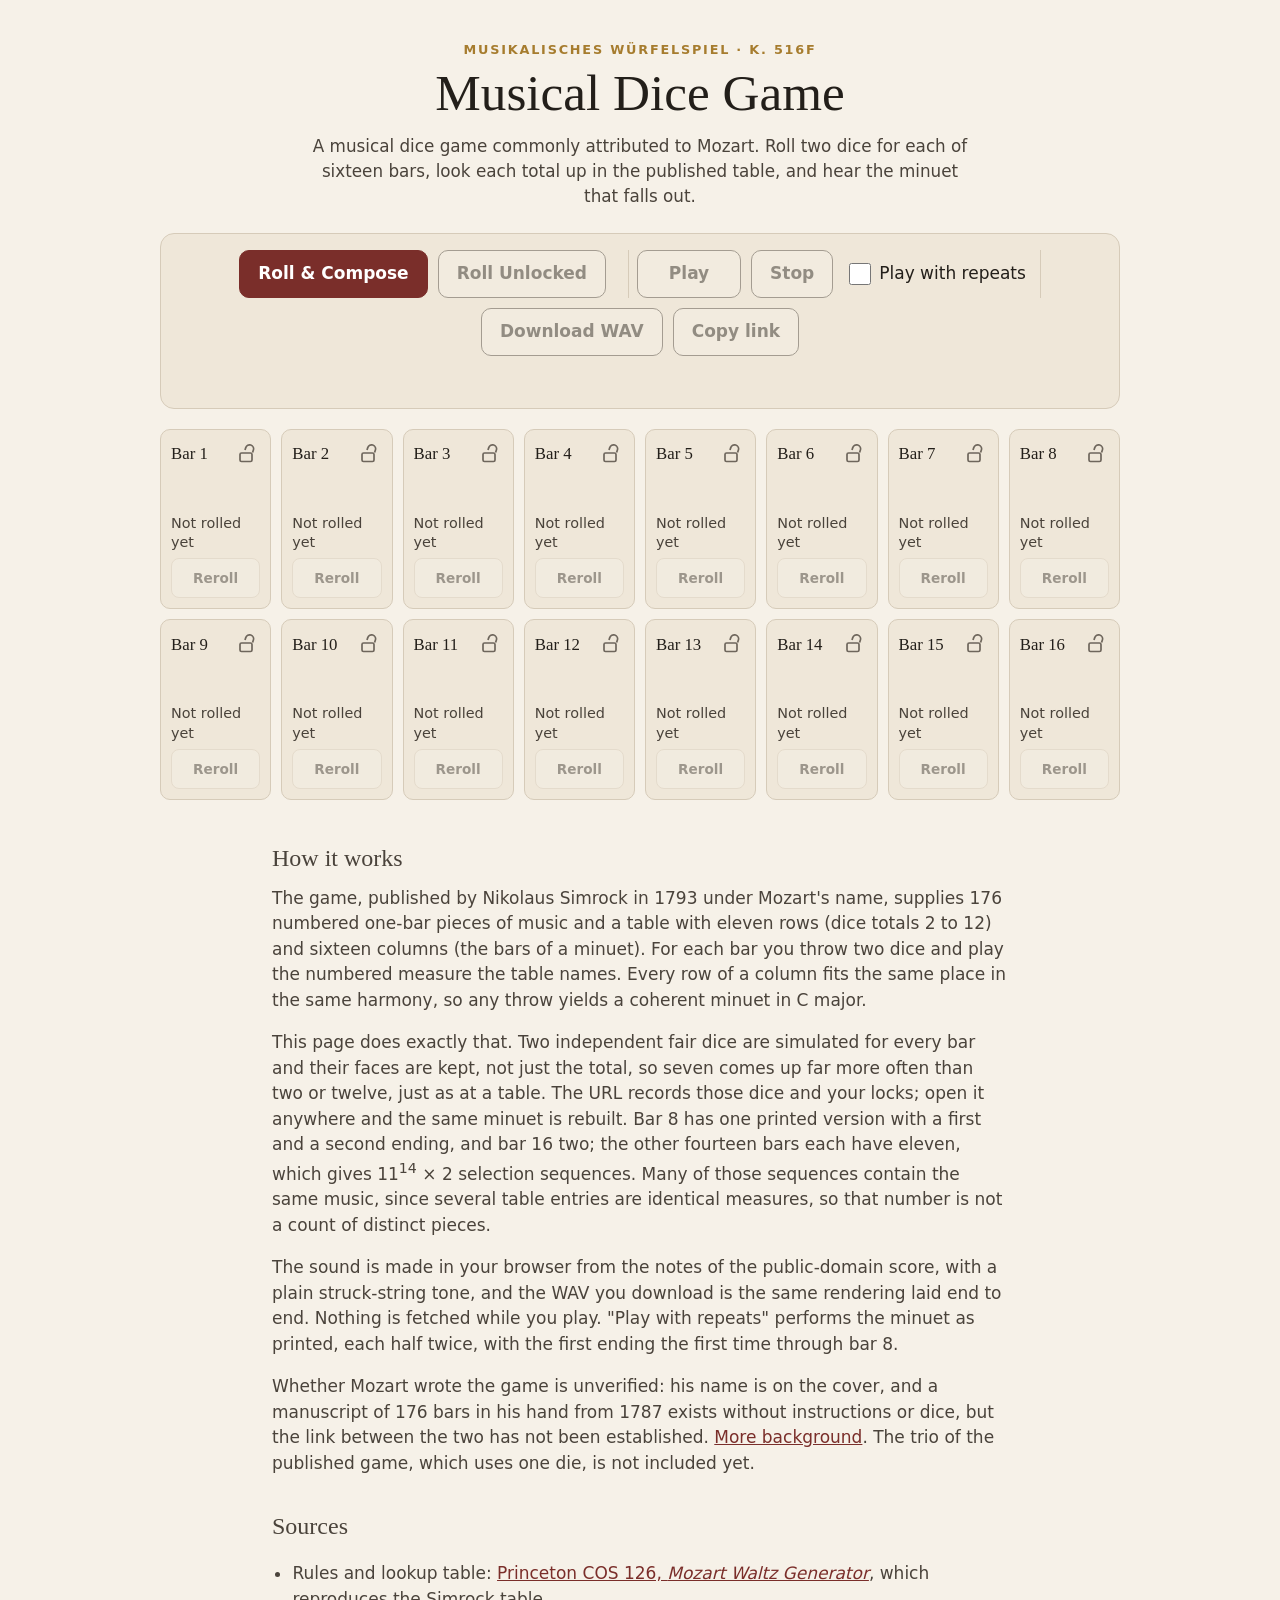
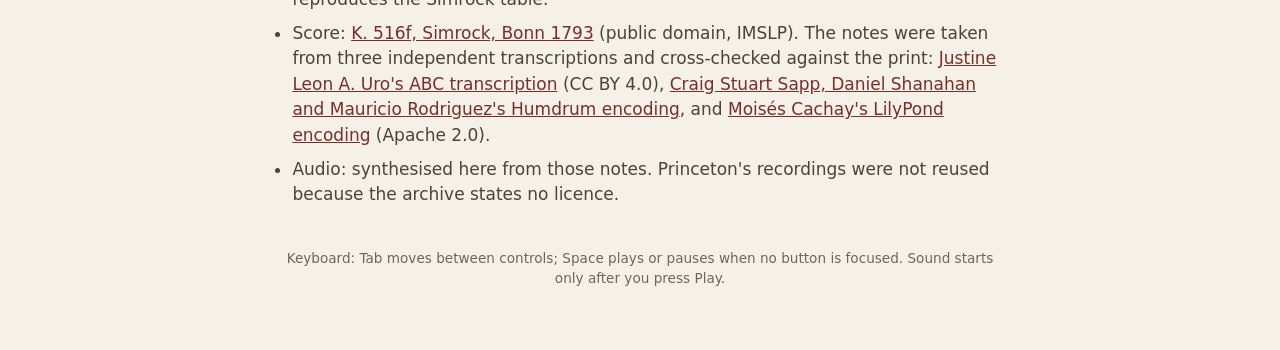
==== index.html @ 799191d6 "Musical Dice Game (K. 516f): static web app A client-side web app for the musical dice game commonly" ====
<!DOCTYPE html>
<html lang="en">
<head>
<meta charset="utf-8">
<meta name="viewport" content="width=device-width, initial-scale=1">
<title>Musical Dice Game</title>
<meta name="description" content="Roll two dice sixteen times and hear the minuet they choose: the Musikalisches Würfelspiel commonly attributed to Mozart, played in your browser.">
<meta name="color-scheme" content="light dark">
<link rel="stylesheet" href="style.css">
<link rel="icon" href="data:image/svg+xml,%3Csvg xmlns='http://www.w3.org/2000/svg' viewBox='0 0 20 20'%3E%3Crect x='1' y='1' width='18' height='18' rx='4' fill='%23f4efe6' stroke='%23231f1a'/%3E%3Ccircle cx='6' cy='6' r='1.8' fill='%23231f1a'/%3E%3Ccircle cx='14' cy='6' r='1.8' fill='%23231f1a'/%3E%3Ccircle cx='10' cy='10' r='1.8' fill='%23231f1a'/%3E%3Ccircle cx='6' cy='14' r='1.8' fill='%23231f1a'/%3E%3Ccircle cx='14' cy='14' r='1.8' fill='%23231f1a'/%3E%3C/svg%3E">
</head>
<body>
<a class="skip" href="#controls">Skip to controls</a>
<header class="masthead">
  <p class="kicker">Musikalisches Würfelspiel · K. 516f</p>
  <h1>Musical Dice Game</h1>
  <p class="lede">A musical dice game commonly attributed to Mozart. Roll two dice for each of sixteen bars, look each total up in the published table, and hear the minuet that falls out.</p>
</header>

<main>
  <section class="controls" id="controls" aria-label="Composition controls">
    <div class="row row-roll">
      <button type="button" id="roll" class="btn btn-primary">Roll &amp; Compose</button>
      <button type="button" id="roll-unlocked" class="btn" disabled>Roll Unlocked</button>
    </div>
    <div class="row row-transport" role="group" aria-label="Playback">
      <button type="button" id="play" class="btn btn-play" aria-label="Play the minuet" disabled>Play</button>
      <button type="button" id="stop" class="btn" aria-label="Stop playback" disabled>Stop</button>
      <label class="check"><input type="checkbox" id="repeats"> <span>Play with repeats</span></label>
    </div>
    <div class="row row-export">
      <button type="button" id="download" class="btn" disabled>Download WAV</button>
      <button type="button" id="share" class="btn" disabled>Copy link</button>
    </div>
    <p id="status" class="status" role="status" aria-live="polite"></p>
    <p id="position" class="position" aria-live="polite"></p>
    <input id="share-url" class="share-url" type="text" readonly aria-label="Shareable link" hidden>
  </section>

  <section aria-labelledby="bars-heading">
    <h2 id="bars-heading" class="visually-hidden">The sixteen bars</h2>
    <ol id="bars" class="bars" aria-label="The sixteen bars of the minuet"></ol>
    <p id="summary" class="summary" hidden></p>
  </section>

  <section class="prose" id="how" aria-labelledby="how-heading">
    <h2 id="how-heading">How it works</h2>
    <p>The game, published by Nikolaus Simrock in 1793 under Mozart's name, supplies 176 numbered one-bar pieces of music and a table with eleven rows (dice totals 2 to 12) and sixteen columns (the bars of a minuet). For each bar you throw two dice and play the numbered measure the table names. Every row of a column fits the same place in the same harmony, so any throw yields a coherent minuet in C major.</p>
    <p>This page does exactly that. Two independent fair dice are simulated for every bar and their faces are kept, not just the total, so seven comes up far more often than two or twelve, just as at a table. The URL records those dice and your locks; open it anywhere and the same minuet is rebuilt. Bar 8 has one printed version with a first and a second ending, and bar 16 two; the other fourteen bars each have eleven, which gives 11<sup>14</sup> × 2 selection sequences. Many of those sequences contain the same music, since several table entries are identical measures, so that number is not a count of distinct pieces.</p>
    <p>The sound is made in your browser from the notes of the public-domain score, with a plain struck-string tone, and the WAV you download is the same rendering laid end to end. Nothing is fetched while you play. "Play with repeats" performs the minuet as printed, each half twice, with the first ending the first time through bar 8.</p>
    <p>Whether Mozart wrote the game is unverified: his name is on the cover, and a manuscript of 176 bars in his hand from 1787 exists without instructions or dice, but the link between the two has not been established. <a href="https://en.wikipedia.org/wiki/Musikalisches_W%C3%BCrfelspiel">More background</a>. The trio of the published game, which uses one die, is not included yet.</p>
    <h2>Sources</h2>
    <ul class="sources">
      <li>Rules and lookup table: <a href="https://introcs.cs.princeton.edu/java/assignments/mozart.html">Princeton COS 126, <i>Mozart Waltz Generator</i></a>, which reproduces the Simrock table.</li>
      <li>Score: <a href="https://imslp.org/wiki/Musikalisches_W%C3%BCrfelspiel,_K.516f_(Mozart,_Wolfgang_Amadeus)">K. 516f, Simrock, Bonn 1793</a> (public domain, IMSLP). The notes were taken from three independent transcriptions and cross-checked against the print: <a href="https://github.com/justineuro/mdginabc2svg">Justine Leon A. Uro's ABC transcription</a> (CC BY 4.0), <a href="https://github.com/craigsapp/Musikalisches-Wuerfelspiel">Craig Stuart Sapp, Daniel Shanahan and Mauricio Rodriguez's Humdrum encoding</a>, and <a href="https://github.com/Xpktro/wurfelspiel">Moisés Cachay's LilyPond encoding</a> (Apache 2.0).</li>
      <li>Audio: synthesised here from those notes. Princeton's recordings were not reused because the archive states no licence.</li>
    </ul>
  </section>
</main>
<footer class="foot"><p>Keyboard: Tab moves between controls; Space plays or pauses when no button is focused. Sound starts only after you press Play.</p></footer>
<script type="module" src="js/app.js"></script>
</body>
</html>
---- style.css ----
:root {
  --paper: #f6f1e8;
  --paper-2: #efe7d9;
  --ink: #231f1a;
  --ink-2: #4a433b;
  --muted: #6e665c;
  --line: #d6cbb9;
  --accent: #7a2e2a;
  --accent-ink: #ffffff;
  --brass: #a67c2e;
  --focus: #1d4ed8;
  --playing: #fff3c4;
  --error: #9b1c1c;
  --radius: 10px;
  --serif: "Iowan Old Style", "Palatino Linotype", Palatino, "Book Antiqua", Georgia, serif;
  --sans: system-ui, -apple-system, "Segoe UI", Roboto, Helvetica, Arial, sans-serif;
}
@media (prefers-color-scheme: dark) {
  :root:not([data-theme="light"]) {
    --paper: #16130f; --paper-2: #1f1a14; --ink: #efe8dc; --ink-2: #d5ccbe; --muted: #a79d8f;
    --line: #3b332a; --accent: #d9776f; --accent-ink: #16130f; --brass: #d3a95a; --focus: #93c5fd;
    --playing: #3a3116; --error: #f19a9a;
  }
}
:root[data-theme="dark"] {
  --paper: #16130f; --paper-2: #1f1a14; --ink: #efe8dc; --ink-2: #d5ccbe; --muted: #a79d8f;
  --line: #3b332a; --accent: #d9776f; --accent-ink: #16130f; --brass: #d3a95a; --focus: #93c5fd;
  --playing: #3a3116; --error: #f19a9a;
}

* { box-sizing: border-box; }
html { -webkit-text-size-adjust: 100%; }
body {
  margin: 0;
  background: var(--paper);
  color: var(--ink);
  font-family: var(--sans);
  font-size: 17px;
  line-height: 1.5;
  padding: 0 16px 48px;
}
a { color: var(--accent); }
a:focus-visible, button:focus-visible, input:focus-visible { outline: 3px solid var(--focus); outline-offset: 2px; }

.skip { position: absolute; left: -999px; top: 8px; background: var(--ink); color: var(--paper); padding: 8px 12px; border-radius: 6px; }
.skip:focus { left: 8px; z-index: 10; }
.visually-hidden { position: absolute !important; width: 1px; height: 1px; overflow: hidden; clip: rect(0 0 0 0); white-space: nowrap; }

.masthead { max-width: 60rem; margin: 40px auto 24px; text-align: center; }
.kicker { margin: 0 0 6px; color: var(--brass); letter-spacing: .14em; text-transform: uppercase; font-size: .8rem; font-weight: 600; }
h1 { font-family: var(--serif); font-weight: 500; font-size: clamp(2.1rem, 5vw, 3.2rem); margin: 0; line-height: 1.1; }
.lede { max-width: 42rem; margin: 12px auto 0; color: var(--ink-2); font-size: 1.05rem; }
h2 { font-family: var(--serif); font-weight: 500; font-size: 1.5rem; margin: 2rem 0 .6rem; }

main { max-width: 60rem; margin: 0 auto; }

.controls { display: flex; flex-wrap: wrap; gap: 10px 22px; align-items: center; justify-content: center; padding: 16px; border: 1px solid var(--line); border-radius: 14px; background: var(--paper-2); }
.row { display: flex; flex-wrap: wrap; gap: 10px; align-items: center; }
.row-transport { padding: 0 8px; border-left: 1px solid var(--line); border-right: 1px solid var(--line); }
@media (max-width: 720px) {
  .controls { flex-direction: column; align-items: stretch; }
  .row { justify-content: center; }
  .row-transport { border: 0; border-top: 1px solid var(--line); border-bottom: 1px solid var(--line); padding: 10px 0; }
}

.btn {
  font: inherit; font-weight: 600; color: var(--ink); background: var(--paper); border: 1.5px solid var(--ink-2);
  border-radius: var(--radius); padding: 0 18px; min-height: 48px; min-width: 48px; cursor: pointer;
}
.btn:hover:not(:disabled) { background: var(--paper-2); border-color: var(--ink); }
.btn:disabled { opacity: .45; cursor: not-allowed; }
.btn-primary { background: var(--accent); color: var(--accent-ink); border-color: var(--accent); }
.btn-primary:hover:not(:disabled) { background: var(--accent); filter: brightness(1.08); }
.btn-play { min-width: 104px; }
.btn-play.is-playing { background: var(--ink); color: var(--paper); border-color: var(--ink); }
.check { display: inline-flex; align-items: center; gap: 8px; min-height: 48px; padding: 0 6px; cursor: pointer; }
.check input { width: 22px; height: 22px; accent-color: var(--accent); margin: 0; }

.status { flex-basis: 100%; margin: 0; text-align: center; color: var(--ink-2); min-height: 1.5em; }
.status:empty { display: none; }
.status.is-error { color: var(--error); font-weight: 600; }
.position { flex-basis: 100%; margin: 0; text-align: center; min-height: 1.5em; color: var(--muted); font-variant-numeric: tabular-nums; }
.share-url { flex-basis: 100%; font: inherit; font-size: .9rem; padding: 10px 12px; border: 1px solid var(--line); border-radius: 8px; background: var(--paper); color: var(--ink); }

.bars { list-style: none; margin: 20px 0 0; padding: 0; display: grid; gap: 10px; grid-template-columns: repeat(8, minmax(0, 1fr)); }
@media (max-width: 1100px) { .bars { grid-template-columns: repeat(4, minmax(0, 1fr)); } }
@media (max-width: 480px) { .bars { grid-template-columns: repeat(2, minmax(0, 1fr)); gap: 8px; } }
.bar {
  position: relative; display: flex; flex-direction: column; gap: 6px; padding: 10px 10px 10px;
  background: var(--paper-2); border: 1.5px solid var(--line); border-radius: var(--radius); min-height: 150px;
}
.bar.is-locked { border-color: var(--brass); box-shadow: inset 0 0 0 1px var(--brass); }
.bar.is-playing { background: var(--playing); border-color: var(--ink); box-shadow: 0 0 0 2px var(--ink); }
.bar-head { display: flex; align-items: center; justify-content: space-between; gap: 6px; }
.bar-num { font-family: var(--serif); font-size: 1.05rem; }
.lock { display: inline-flex; align-items: center; justify-content: center; width: 40px; height: 40px; margin: -6px -6px -6px 0; border: 0; border-radius: 8px; background: transparent; color: var(--muted); cursor: pointer; }
.lock:hover { background: var(--paper); color: var(--ink); }
.lock svg { width: 20px; height: 20px; fill: none; stroke: currentColor; stroke-width: 1.7; }
.lock[aria-pressed="true"] { color: var(--brass); }
.lock[aria-pressed="true"] svg rect { fill: currentColor; }
.lock[aria-pressed="false"] svg .shackle { transform: translate(3px, -3px) rotate(18deg); transform-origin: 6px 9px; }
.dice { display: flex; gap: 6px; min-height: 34px; }
.die { width: 34px; height: 34px; }
.die rect { fill: var(--paper); stroke: var(--ink); stroke-width: 1.2; }
.die circle { fill: var(--ink); }
.bar-text { margin: 0; display: flex; flex-direction: column; font-size: .9rem; color: var(--ink-2); line-height: 1.35; }
.bar-text b { color: var(--ink); font-variant-numeric: tabular-nums; }
.bar-text .measure { font-size: .9rem; white-space: nowrap; }
.reroll { margin-top: auto; font: inherit; font-size: .85rem; font-weight: 600; min-height: 40px; border: 1px solid var(--line); border-radius: 8px; background: var(--paper); color: var(--ink); cursor: pointer; }
.reroll:hover:not(:disabled) { border-color: var(--ink); }
.reroll:disabled { opacity: .4; cursor: not-allowed; }
.summary { margin: 12px 4px 0; color: var(--muted); font-size: .9rem; text-align: center; }

.prose { max-width: 46rem; margin: 40px auto 0; color: var(--ink-2); }
.prose p { margin: 0 0 1em; }
.sources { padding-left: 1.2em; }
.sources li { margin-bottom: .5em; }
.foot { max-width: 46rem; margin: 40px auto 0; color: var(--muted); font-size: .85rem; text-align: center; }

@media (prefers-reduced-motion: no-preference) {
  .btn, .reroll, .lock, .bar { transition: background-color .15s, border-color .15s, box-shadow .15s; }
}

.btn[aria-busy="true"] { cursor: progress; }
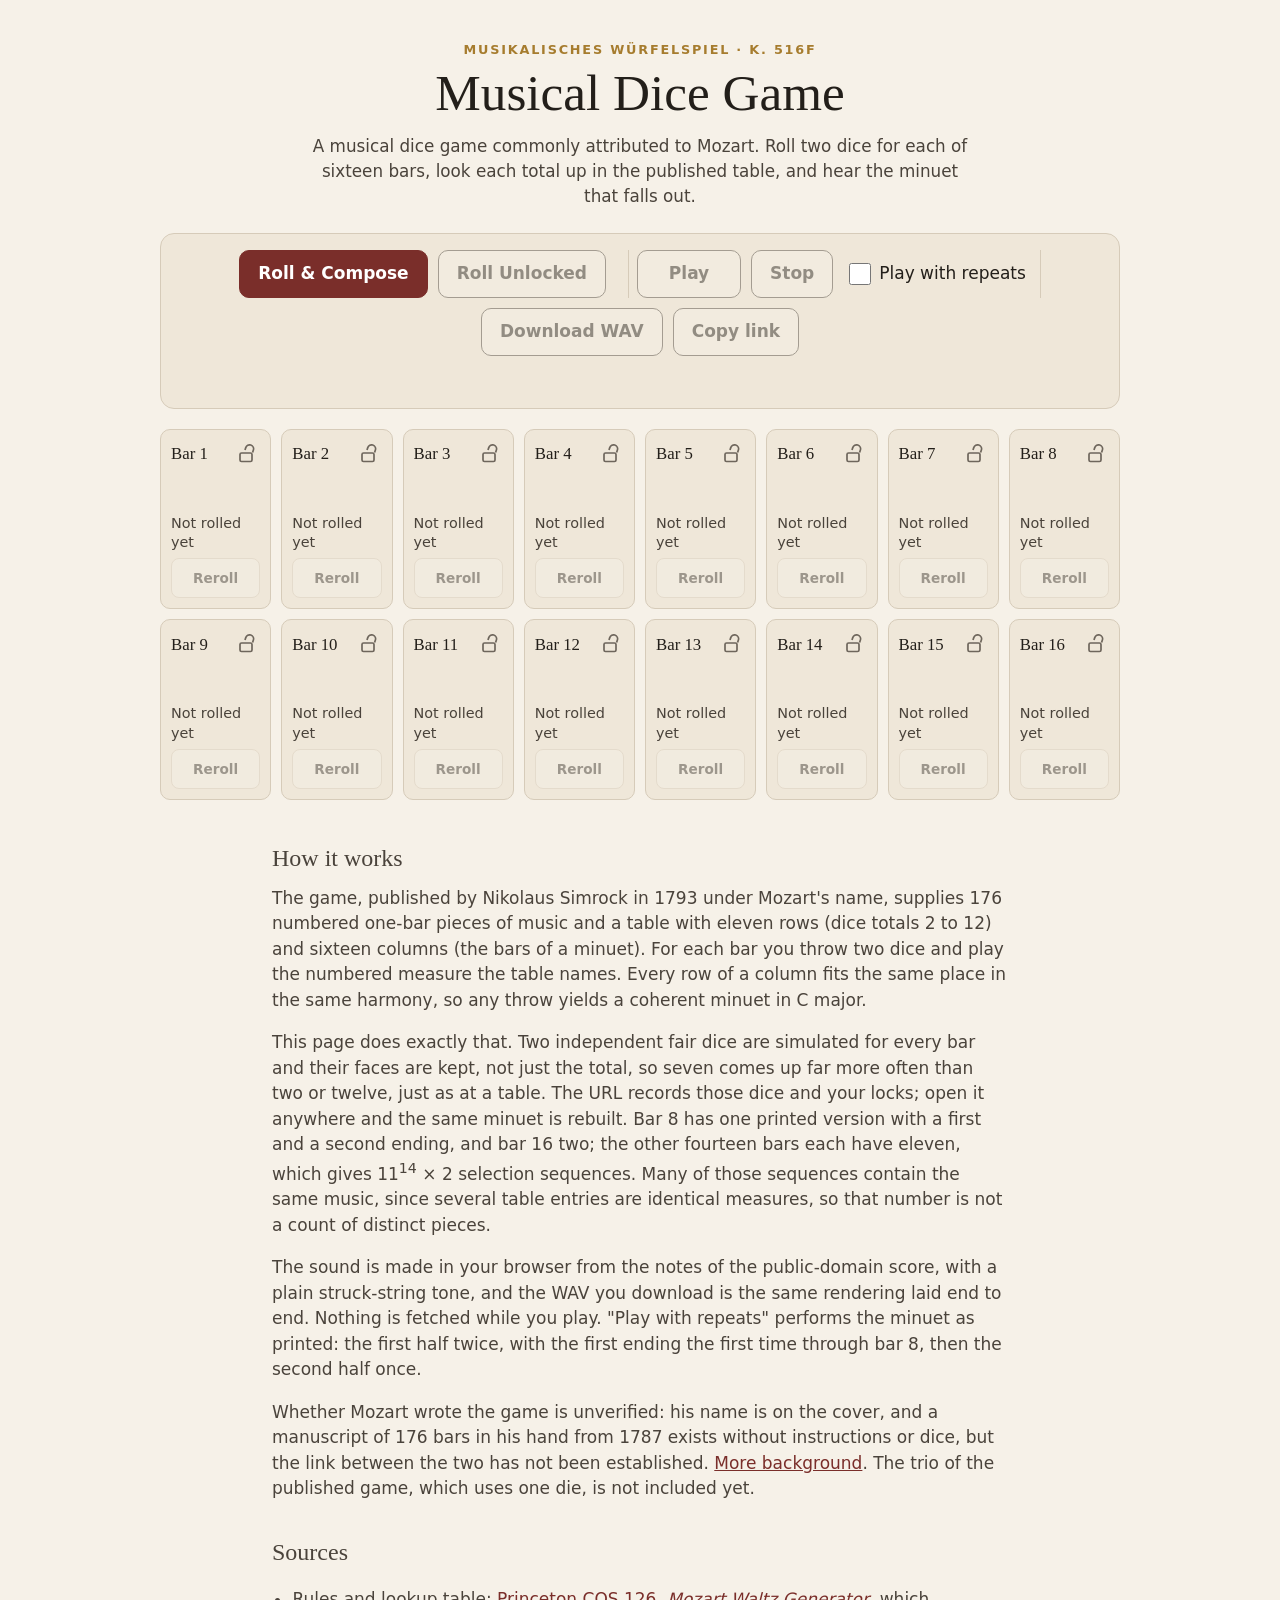
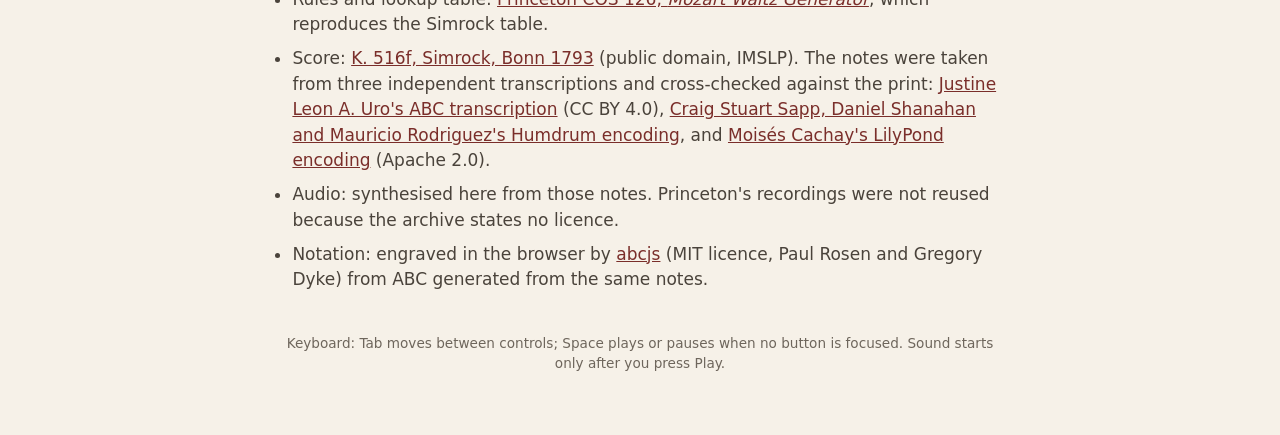
==== commit 3b2789c7: "Engrave the rolled minuet as a score; repeats follow the print The composed minuet is now typeset be" ====
--- a/index.html
+++ b/index.html
@@ -43,17 +43,27 @@
     <p id="summary" class="summary" hidden></p>
   </section>
 
+  <section class="score-section" id="score-section" aria-labelledby="score-heading" hidden>
+    <div class="score-head">
+      <h2 id="score-heading">The score</h2>
+      <button type="button" id="save-score" class="btn btn-small" disabled>Save score (SVG)</button>
+    </div>
+    <div id="score" class="score" role="img" aria-label="Score of the minuet"></div>
+    <p class="score-note">Engraved from the same notes that are played: two staves, the first half repeated with both endings of bar 8, the second half once, as printed.</p>
+  </section>
+
   <section class="prose" id="how" aria-labelledby="how-heading">
     <h2 id="how-heading">How it works</h2>
     <p>The game, published by Nikolaus Simrock in 1793 under Mozart's name, supplies 176 numbered one-bar pieces of music and a table with eleven rows (dice totals 2 to 12) and sixteen columns (the bars of a minuet). For each bar you throw two dice and play the numbered measure the table names. Every row of a column fits the same place in the same harmony, so any throw yields a coherent minuet in C major.</p>
     <p>This page does exactly that. Two independent fair dice are simulated for every bar and their faces are kept, not just the total, so seven comes up far more often than two or twelve, just as at a table. The URL records those dice and your locks; open it anywhere and the same minuet is rebuilt. Bar 8 has one printed version with a first and a second ending, and bar 16 two; the other fourteen bars each have eleven, which gives 11<sup>14</sup> × 2 selection sequences. Many of those sequences contain the same music, since several table entries are identical measures, so that number is not a count of distinct pieces.</p>
-    <p>The sound is made in your browser from the notes of the public-domain score, with a plain struck-string tone, and the WAV you download is the same rendering laid end to end. Nothing is fetched while you play. "Play with repeats" performs the minuet as printed, each half twice, with the first ending the first time through bar 8.</p>
+    <p>The sound is made in your browser from the notes of the public-domain score, with a plain struck-string tone, and the WAV you download is the same rendering laid end to end. Nothing is fetched while you play. "Play with repeats" performs the minuet as printed: the first half twice, with the first ending the first time through bar 8, then the second half once.</p>
     <p>Whether Mozart wrote the game is unverified: his name is on the cover, and a manuscript of 176 bars in his hand from 1787 exists without instructions or dice, but the link between the two has not been established. <a href="https://en.wikipedia.org/wiki/Musikalisches_W%C3%BCrfelspiel">More background</a>. The trio of the published game, which uses one die, is not included yet.</p>
     <h2>Sources</h2>
     <ul class="sources">
       <li>Rules and lookup table: <a href="https://introcs.cs.princeton.edu/java/assignments/mozart.html">Princeton COS 126, <i>Mozart Waltz Generator</i></a>, which reproduces the Simrock table.</li>
       <li>Score: <a href="https://imslp.org/wiki/Musikalisches_W%C3%BCrfelspiel,_K.516f_(Mozart,_Wolfgang_Amadeus)">K. 516f, Simrock, Bonn 1793</a> (public domain, IMSLP). The notes were taken from three independent transcriptions and cross-checked against the print: <a href="https://github.com/justineuro/mdginabc2svg">Justine Leon A. Uro's ABC transcription</a> (CC BY 4.0), <a href="https://github.com/craigsapp/Musikalisches-Wuerfelspiel">Craig Stuart Sapp, Daniel Shanahan and Mauricio Rodriguez's Humdrum encoding</a>, and <a href="https://github.com/Xpktro/wurfelspiel">Moisés Cachay's LilyPond encoding</a> (Apache 2.0).</li>
       <li>Audio: synthesised here from those notes. Princeton's recordings were not reused because the archive states no licence.</li>
+      <li>Notation: engraved in the browser by <a href="https://github.com/paulrosen/abcjs">abcjs</a> (MIT licence, Paul Rosen and Gregory Dyke) from ABC generated from the same notes.</li>
     </ul>
   </section>
 </main>
--- a/style.css
+++ b/style.css
@@ -122,3 +122,14 @@
 }
 
 .btn[aria-busy="true"] { cursor: progress; }
+
+.score-section { max-width: 60rem; margin: 28px auto 0; }
+.score-head { display: flex; align-items: baseline; justify-content: space-between; gap: 12px; flex-wrap: wrap; }
+.score-head h2 { margin: 0; }
+.btn-small { min-height: 40px; font-size: .9rem; padding: 0 14px; }
+.score { margin-top: 10px; padding: 14px 12px; background: var(--paper-2); border: 1px solid var(--line); border-radius: 14px; color: var(--ink); overflow-x: auto; }
+.score svg { display: block; max-width: 100%; height: auto; }
+.score .is-current { fill: var(--accent); stroke: var(--accent); }
+.score .abcjs-staff.is-current, .score .abcjs-bar.is-current { fill: var(--ink); stroke: var(--ink); }
+.score-fallback { margin: 0; color: var(--muted); }
+.score-note { margin: 10px 4px 0; color: var(--muted); font-size: .9rem; }
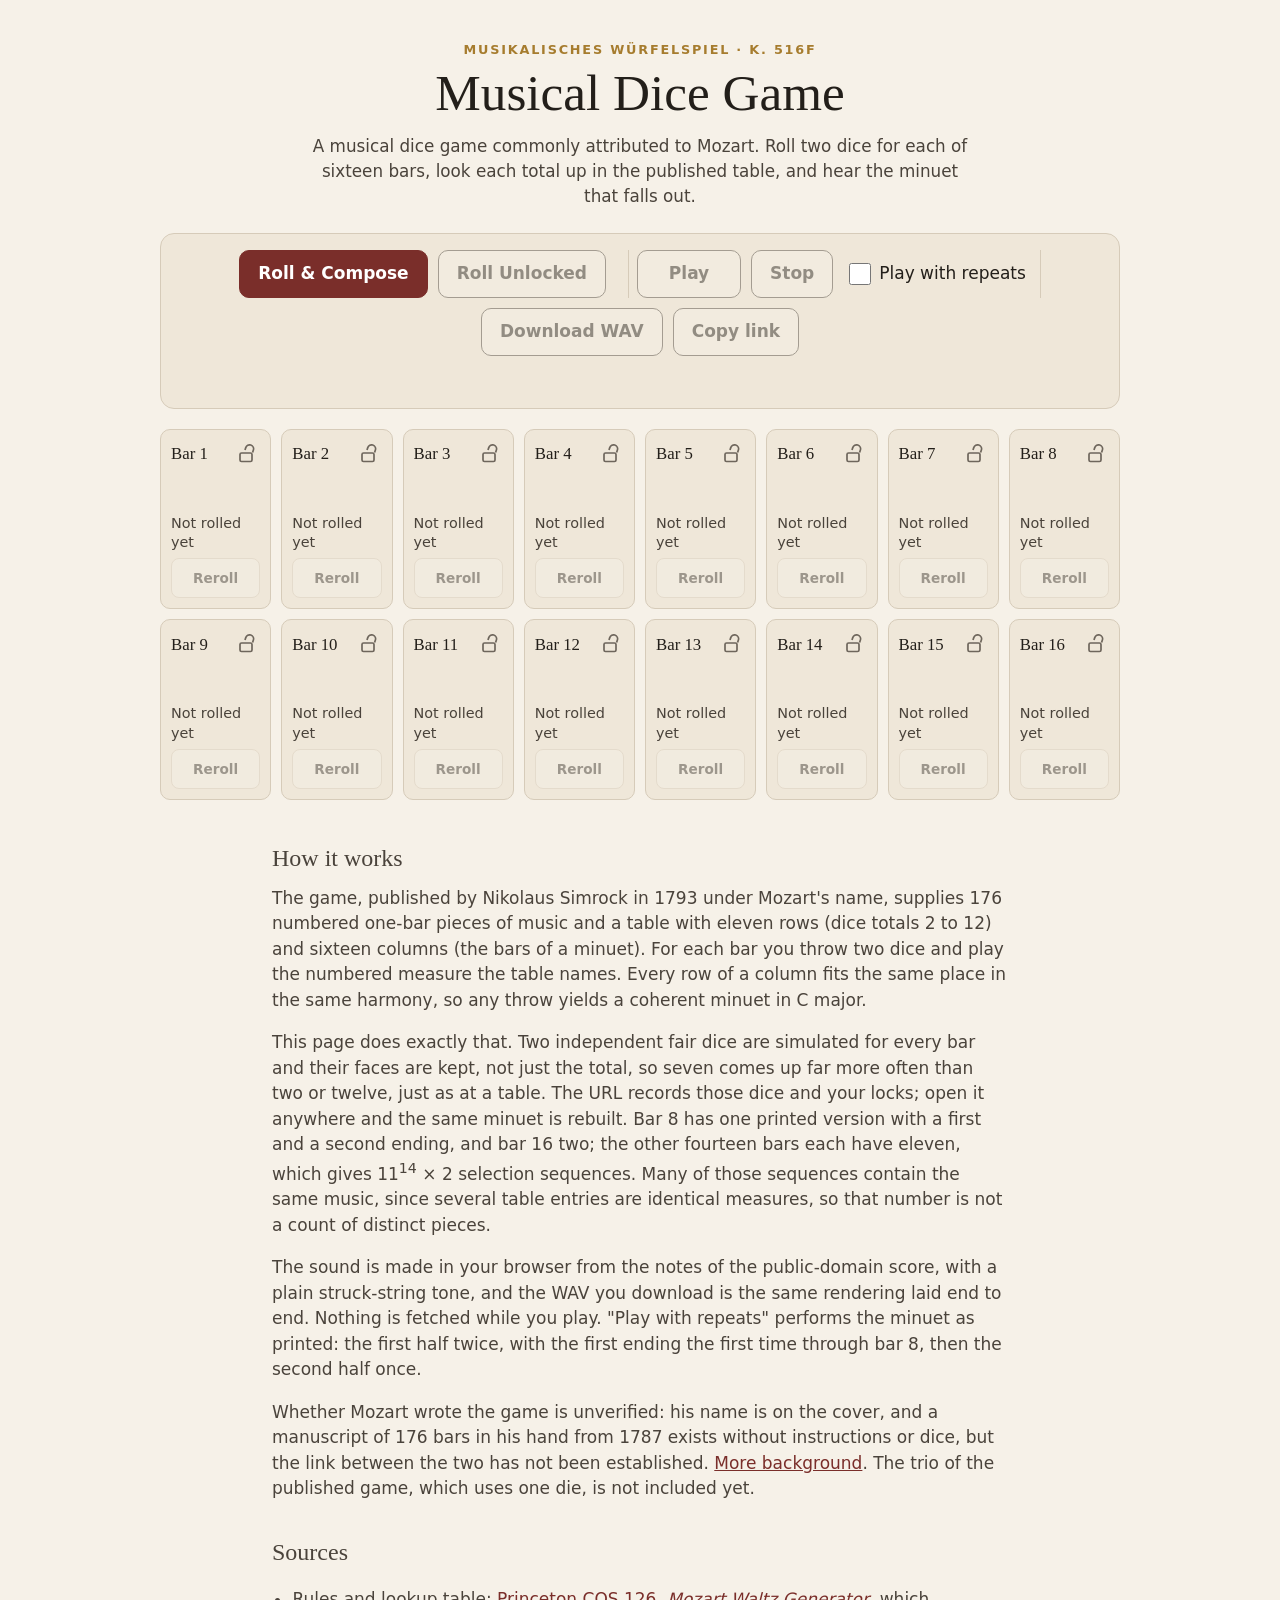
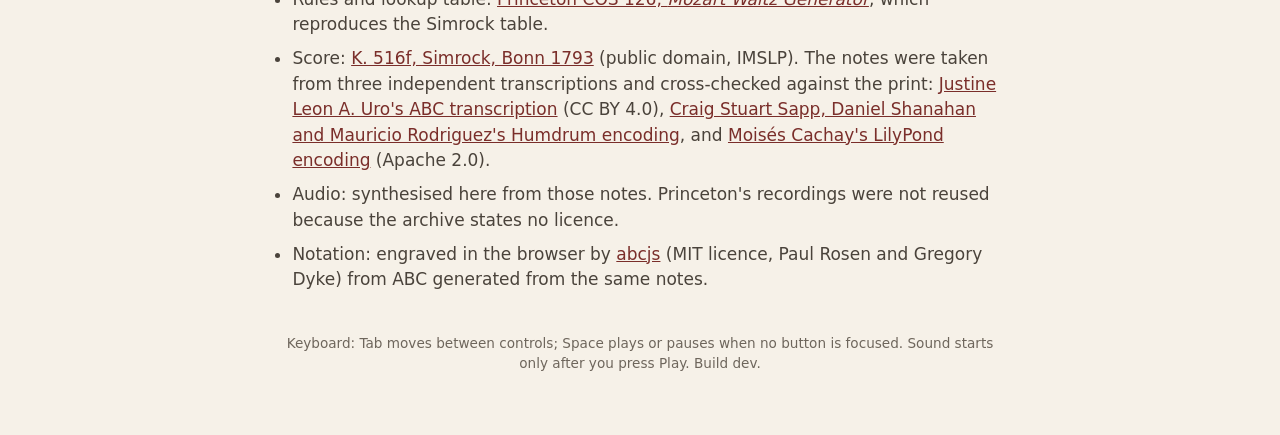
==== commit 7e865bbf: "Stamp every asset URL with the deployed commit so no reload is ever needed Only index.html is served" ====
--- a/index.html
+++ b/index.html
@@ -6,7 +6,7 @@
 <title>Musical Dice Game</title>
 <meta name="description" content="Roll two dice sixteen times and hear the minuet they choose: the Musikalisches Würfelspiel commonly attributed to Mozart, played in your browser.">
 <meta name="color-scheme" content="light dark">
-<link rel="stylesheet" href="style.css">
+<link rel="stylesheet" href="style.css?v=dev">
 <link rel="icon" href="data:image/svg+xml,%3Csvg xmlns='http://www.w3.org/2000/svg' viewBox='0 0 20 20'%3E%3Crect x='1' y='1' width='18' height='18' rx='4' fill='%23f4efe6' stroke='%23231f1a'/%3E%3Ccircle cx='6' cy='6' r='1.8' fill='%23231f1a'/%3E%3Ccircle cx='14' cy='6' r='1.8' fill='%23231f1a'/%3E%3Ccircle cx='10' cy='10' r='1.8' fill='%23231f1a'/%3E%3Ccircle cx='6' cy='14' r='1.8' fill='%23231f1a'/%3E%3Ccircle cx='14' cy='14' r='1.8' fill='%23231f1a'/%3E%3C/svg%3E">
 </head>
 <body>
@@ -48,7 +48,7 @@
       <h2 id="score-heading">The score</h2>
       <button type="button" id="save-score" class="btn btn-small" disabled>Save score (SVG)</button>
     </div>
-    <div id="score" class="score" role="img" aria-label="Score of the minuet"></div>
+    <div id="score" class="score" role="img" aria-label="Score of the minuet" data-engraver="js/vendor/abcjs-basic-min.js?v=dev"></div>
     <p class="score-note">Engraved from the same notes that are played: two staves, the first half repeated with both endings of bar 8, the second half once, as printed.</p>
   </section>
 
@@ -67,7 +67,28 @@
     </ul>
   </section>
 </main>
-<footer class="foot"><p>Keyboard: Tab moves between controls; Space plays or pauses when no button is focused. Sound starts only after you press Play.</p></footer>
-<script type="module" src="js/app.js"></script>
+<footer class="foot"><p>Keyboard: Tab moves between controls; Space plays or pauses when no button is focused. Sound starts only after you press Play. Build <span id="build">dev</span>.</p></footer>
+<script>
+  const BUILD = 'dev';
+</script>
+<!-- Every module URL carries the deployed commit (stamped by `dicemusic deploy`), so a new
+     deploy is fetched on the next ordinary visit even where browsers cache scripts heuristically. -->
+<script type="importmap">
+{
+  "imports": {
+    "./js/app.js": "./js/app.js?v=dev",
+    "./js/dice.js": "./js/dice.js?v=dev",
+    "./js/notation.js": "./js/notation.js?v=dev",
+    "./js/player.js": "./js/player.js?v=dev",
+    "./js/score.js": "./js/score.js?v=dev",
+    "./js/share.js": "./js/share.js?v=dev",
+    "./js/synth.js": "./js/synth.js?v=dev",
+    "./js/table.js": "./js/table.js?v=dev",
+    "./js/wav.js": "./js/wav.js?v=dev"
+  }
+}
+</script>
+<script type="module" src="js/app.js?v=dev"></script>
+<script>document.getElementById('build').textContent = BUILD;</script>
 </body>
 </html>
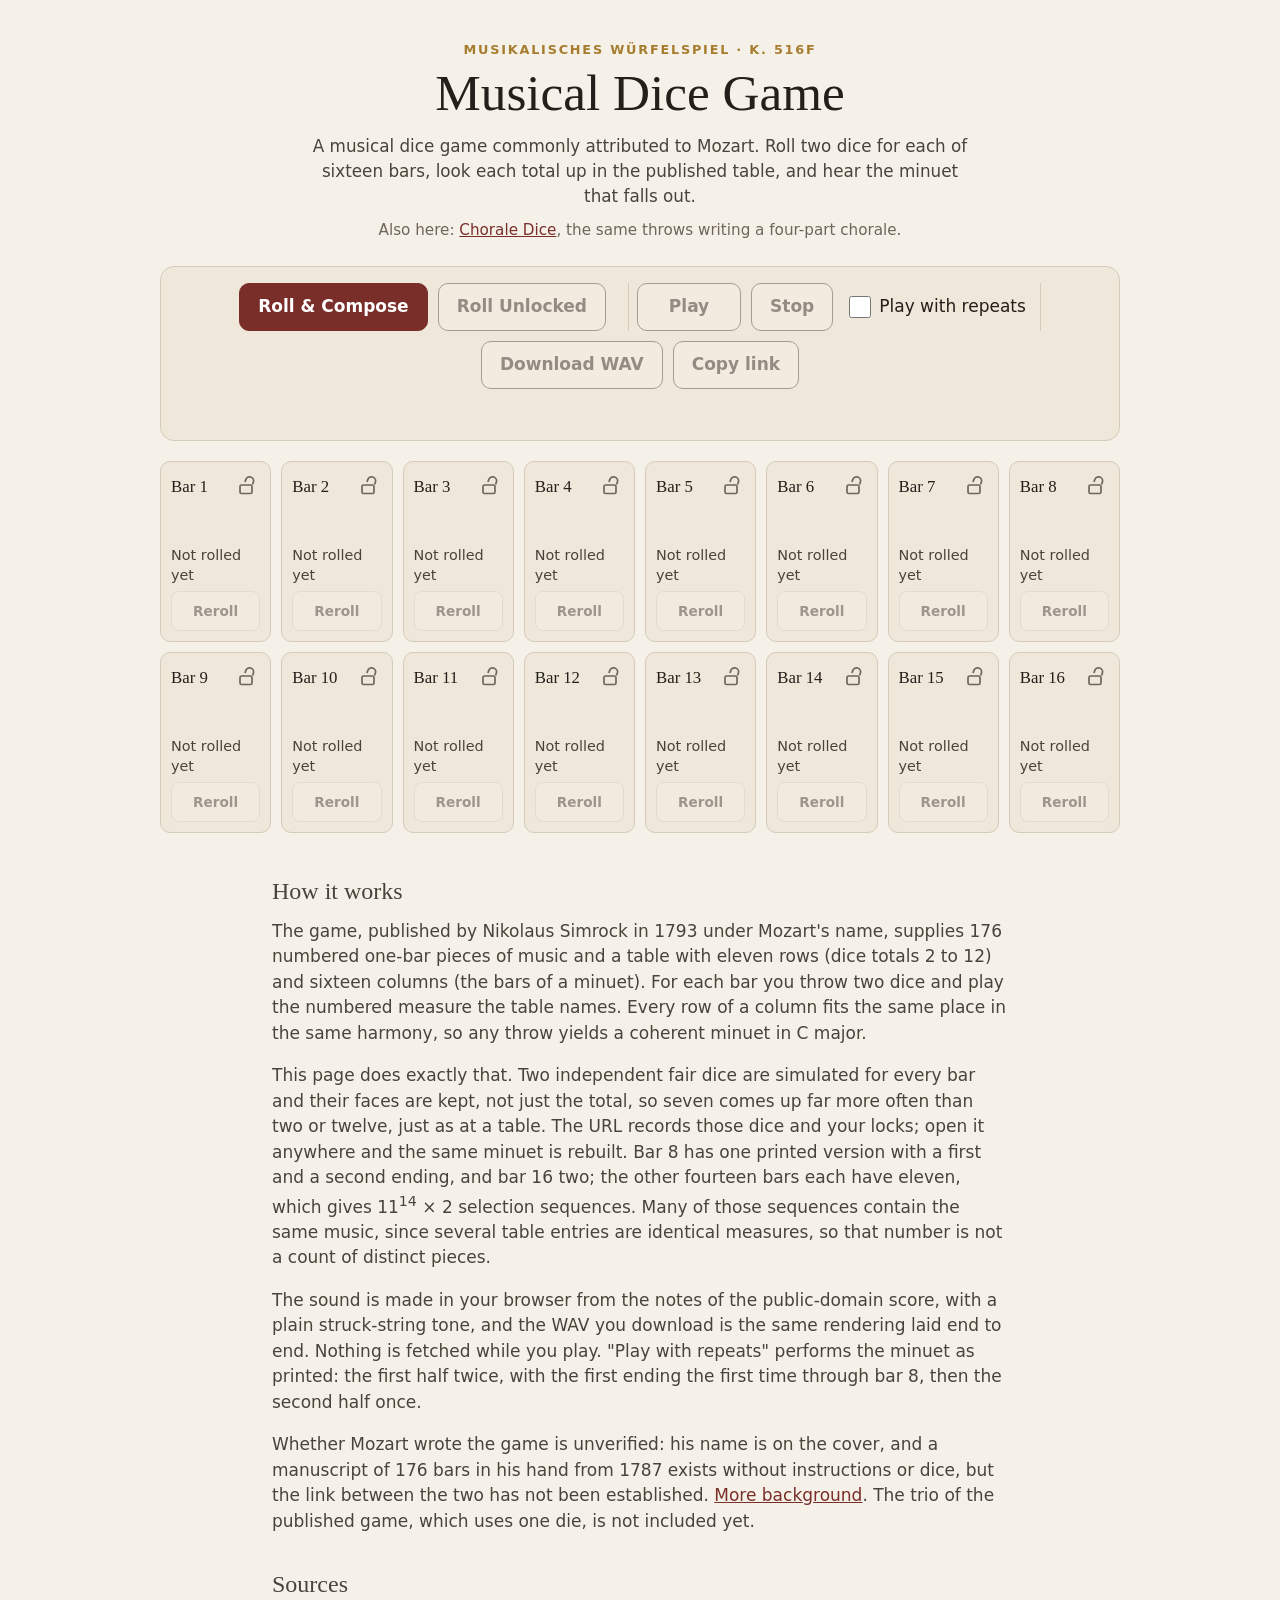
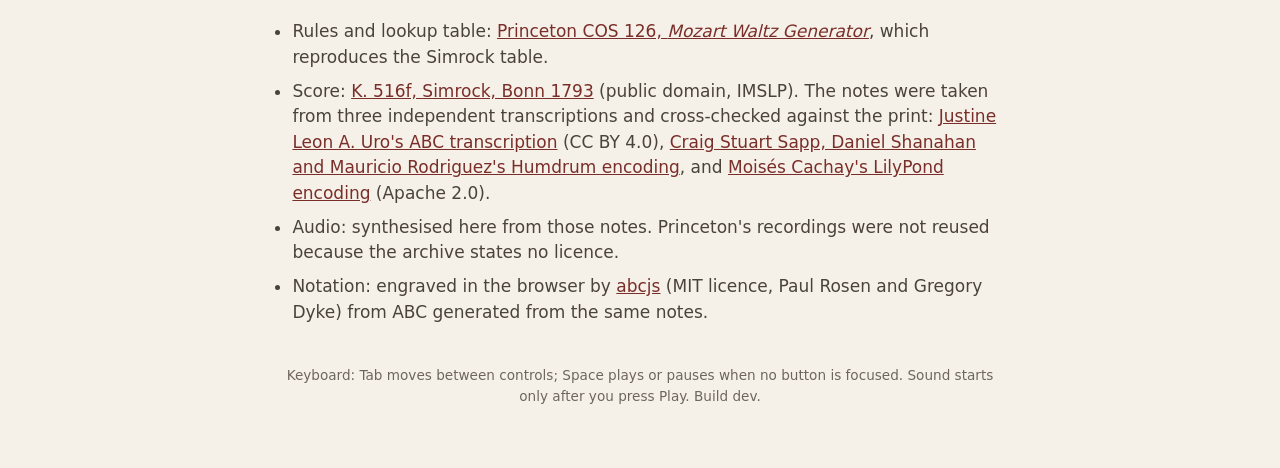
==== commit 73043ffd: "Add Chorale Dice: four-part chorales from the same sixteen throws A companion page at /chorale/. Dic" ====
--- a/index.html
+++ b/index.html
@@ -15,6 +15,7 @@
   <p class="kicker">Musikalisches Würfelspiel · K. 516f</p>
   <h1>Musical Dice Game</h1>
   <p class="lede">A musical dice game commonly attributed to Mozart. Roll two dice for each of sixteen bars, look each total up in the published table, and hear the minuet that falls out.</p>
+  <p class="sibling">Also here: <a href="chorale/">Chorale Dice</a>, the same throws writing a four-part chorale.</p>
 </header>
 
 <main>
@@ -71,23 +72,10 @@
 <script>
   const BUILD = 'dev';
 </script>
-<!-- Every module URL carries the deployed commit (stamped by `dicemusic deploy`), so a new
-     deploy is fetched on the next ordinary visit even where browsers cache scripts heuristically. -->
-<script type="importmap">
-{
-  "imports": {
-    "./js/app.js": "./js/app.js?v=dev",
-    "./js/dice.js": "./js/dice.js?v=dev",
-    "./js/notation.js": "./js/notation.js?v=dev",
-    "./js/player.js": "./js/player.js?v=dev",
-    "./js/score.js": "./js/score.js?v=dev",
-    "./js/share.js": "./js/share.js?v=dev",
-    "./js/synth.js": "./js/synth.js?v=dev",
-    "./js/table.js": "./js/table.js?v=dev",
-    "./js/wav.js": "./js/wav.js?v=dev"
-  }
-}
-</script>
+<!-- The entry point, its nested imports (inside js/*.js), the stylesheet and the engraver all
+     carry ?v=<build>, stamped by `dicemusic deploy`, so a deploy is picked up on the next
+     ordinary visit even where browsers cache scripts heuristically. No import map, so the
+     scheme also holds on browsers that run modules but ignore import maps. -->
 <script type="module" src="js/app.js?v=dev"></script>
 <script>document.getElementById('build').textContent = BUILD;</script>
 </body>
--- a/style.css
+++ b/style.css
@@ -92,7 +92,7 @@
 .bar.is-locked { border-color: var(--brass); box-shadow: inset 0 0 0 1px var(--brass); }
 .bar.is-playing { background: var(--playing); border-color: var(--ink); box-shadow: 0 0 0 2px var(--ink); }
 .bar-head { display: flex; align-items: center; justify-content: space-between; gap: 6px; }
-.bar-num { font-family: var(--serif); font-size: 1.05rem; }
+.bar-num { font-family: var(--serif); font-size: 1.05rem; white-space: nowrap; }
 .lock { display: inline-flex; align-items: center; justify-content: center; width: 40px; height: 40px; margin: -6px -6px -6px 0; border: 0; border-radius: 8px; background: transparent; color: var(--muted); cursor: pointer; }
 .lock:hover { background: var(--paper); color: var(--ink); }
 .lock svg { width: 20px; height: 20px; fill: none; stroke: currentColor; stroke-width: 1.7; }
@@ -133,3 +133,9 @@
 .score .abcjs-staff.is-current, .score .abcjs-bar.is-current { fill: var(--ink); stroke: var(--ink); }
 .score-fallback { margin: 0; color: var(--muted); }
 .score-note { margin: 10px 4px 0; color: var(--muted); font-size: .9rem; }
+
+.sibling { margin: 10px auto 0; color: var(--muted); font-size: .95rem; }
+.select { font: inherit; min-height: 40px; padding: 0 8px; border: 1.5px solid var(--ink-2); border-radius: 8px; background: var(--paper); color: var(--ink); }
+.bar-text .roman { font-family: var(--serif); font-size: 1.15rem; }
+.bar-text .roman sup, .bar-text .roman sub { font-size: .65em; }
+.bar-text .fn { font-size: .8rem; color: var(--muted); }
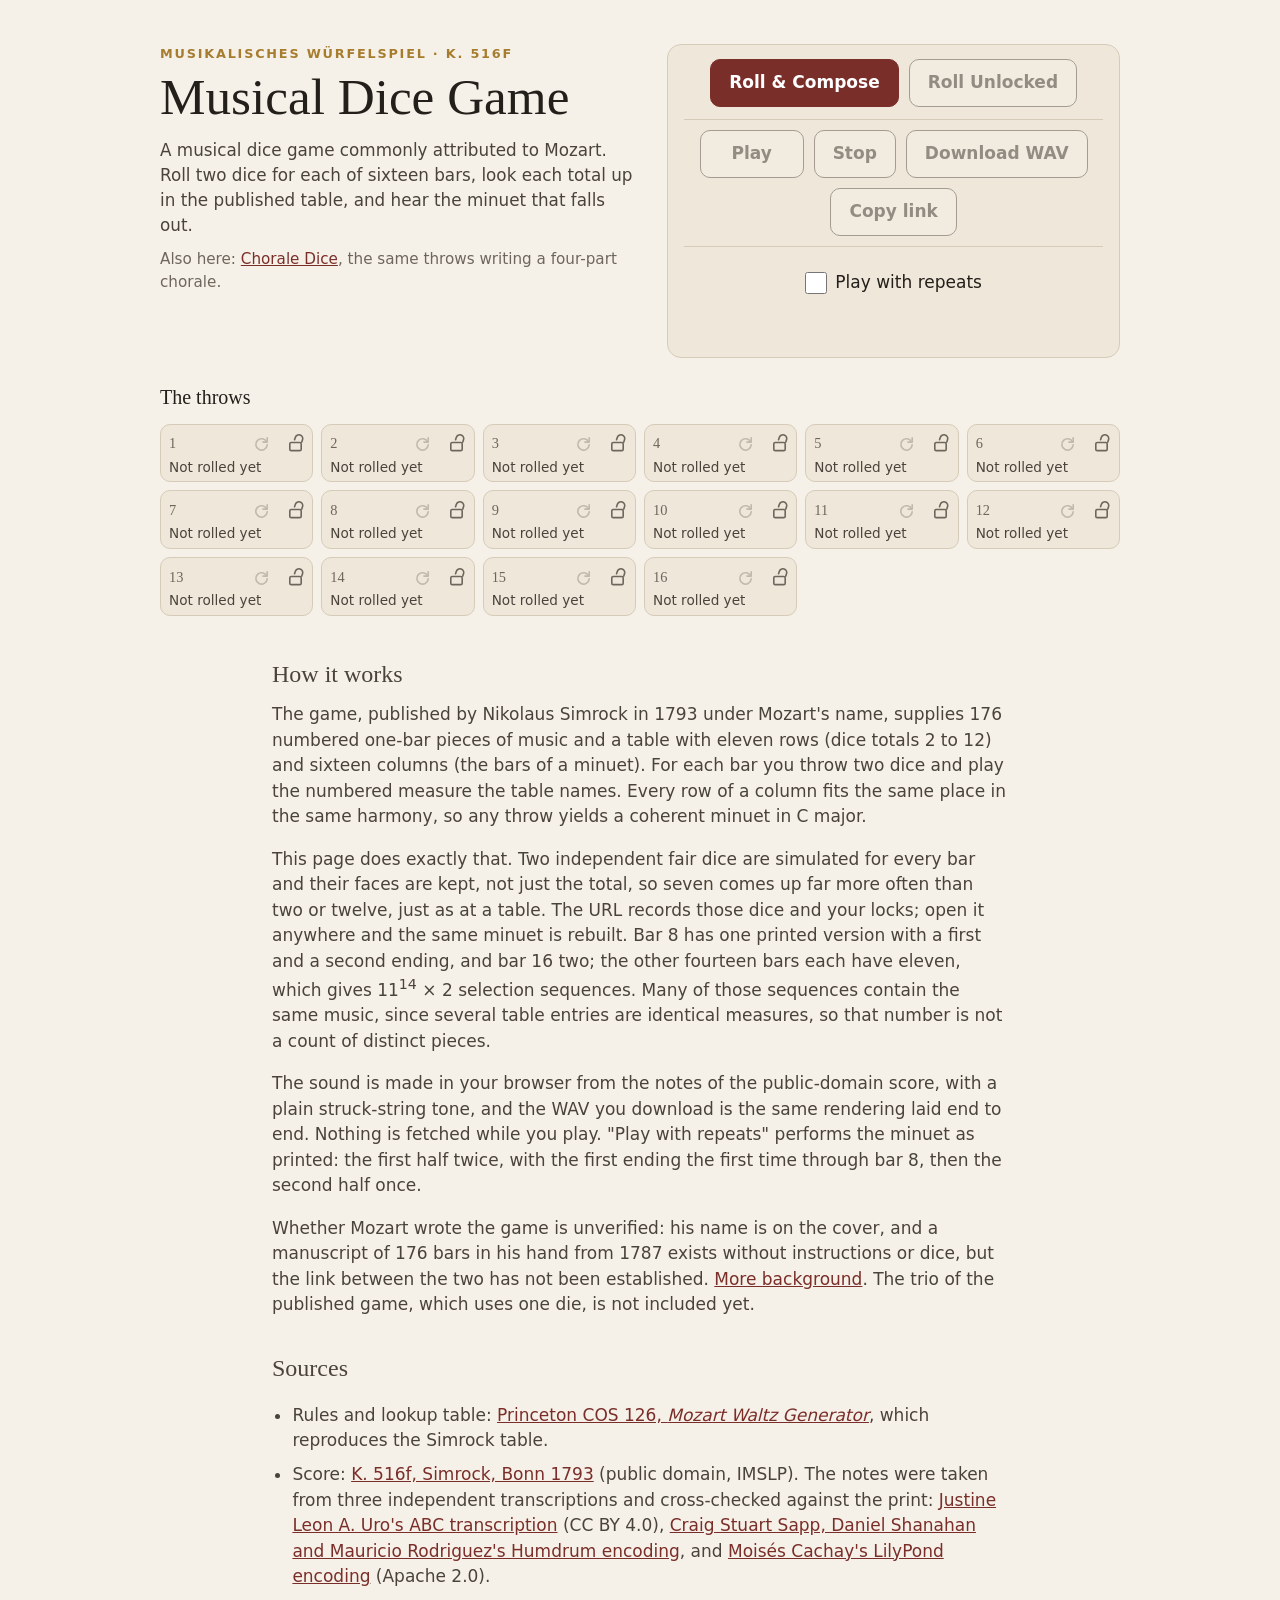
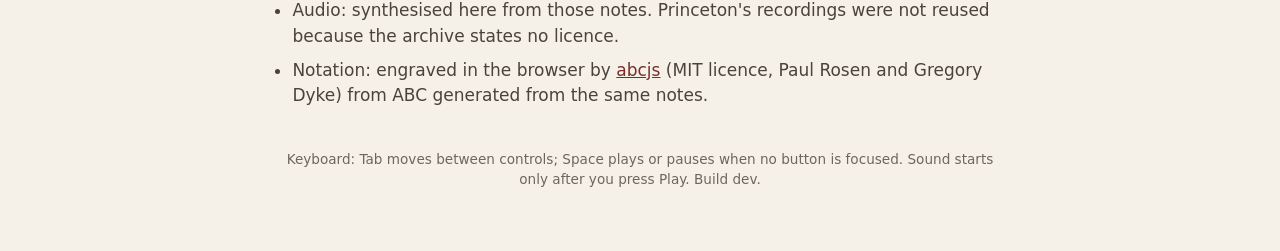
==== commit c968a840: "Chorale Dice: lively motion, tempo, instruments, and a layout that leads with the music Layout, both" ====
--- a/index.html
+++ b/index.html
@@ -11,14 +11,15 @@
 </head>
 <body>
 <a class="skip" href="#controls">Skip to controls</a>
-<header class="masthead">
-  <p class="kicker">Musikalisches Würfelspiel · K. 516f</p>
-  <h1>Musical Dice Game</h1>
-  <p class="lede">A musical dice game commonly attributed to Mozart. Roll two dice for each of sixteen bars, look each total up in the published table, and hear the minuet that falls out.</p>
-  <p class="sibling">Also here: <a href="chorale/">Chorale Dice</a>, the same throws writing a four-part chorale.</p>
-</header>
+<main>
+<div class="top">
+  <header class="masthead">
+    <p class="kicker">Musikalisches Würfelspiel · K. 516f</p>
+    <h1>Musical Dice Game</h1>
+    <p class="lede">A musical dice game commonly attributed to Mozart. Roll two dice for each of sixteen bars, look each total up in the published table, and hear the minuet that falls out.</p>
+    <p class="sibling">Also here: <a href="chorale/">Chorale Dice</a>, the same throws writing a four-part chorale.</p>
+  </header>
 
-<main>
   <section class="controls" id="controls" aria-label="Composition controls">
     <div class="row row-roll">
       <button type="button" id="roll" class="btn btn-primary">Roll &amp; Compose</button>
@@ -27,22 +28,17 @@
     <div class="row row-transport" role="group" aria-label="Playback">
       <button type="button" id="play" class="btn btn-play" aria-label="Play the minuet" disabled>Play</button>
       <button type="button" id="stop" class="btn" aria-label="Stop playback" disabled>Stop</button>
-      <label class="check"><input type="checkbox" id="repeats"> <span>Play with repeats</span></label>
-    </div>
-    <div class="row row-export">
       <button type="button" id="download" class="btn" disabled>Download WAV</button>
       <button type="button" id="share" class="btn" disabled>Copy link</button>
+    </div>
+    <div class="row settings-row">
+      <label class="check"><input type="checkbox" id="repeats"> <span>Play with repeats</span></label>
     </div>
     <p id="status" class="status" role="status" aria-live="polite"></p>
     <p id="position" class="position" aria-live="polite"></p>
     <input id="share-url" class="share-url" type="text" readonly aria-label="Shareable link" hidden>
   </section>
-
-  <section aria-labelledby="bars-heading">
-    <h2 id="bars-heading" class="visually-hidden">The sixteen bars</h2>
-    <ol id="bars" class="bars" aria-label="The sixteen bars of the minuet"></ol>
-    <p id="summary" class="summary" hidden></p>
-  </section>
+</div>
 
   <section class="score-section" id="score-section" aria-labelledby="score-heading" hidden>
     <div class="score-head">
@@ -50,7 +46,13 @@
       <button type="button" id="save-score" class="btn btn-small" disabled>Save score (SVG)</button>
     </div>
     <div id="score" class="score" role="img" aria-label="Score of the minuet" data-engraver="js/vendor/abcjs-basic-min.js?v=dev"></div>
+    <p id="summary" class="summary" hidden></p>
     <p class="score-note">Engraved from the same notes that are played: two staves, the first half repeated with both endings of bar 8, the second half once, as printed.</p>
+  </section>
+
+  <section class="bars-section" aria-labelledby="bars-heading">
+    <h2 id="bars-heading">The throws</h2>
+    <ol id="bars" class="bars" aria-label="The sixteen bars of the minuet"></ol>
   </section>
 
   <section class="prose" id="how" aria-labelledby="how-heading">
--- a/style.css
+++ b/style.css
@@ -46,7 +46,10 @@
 .skip:focus { left: 8px; z-index: 10; }
 .visually-hidden { position: absolute !important; width: 1px; height: 1px; overflow: hidden; clip: rect(0 0 0 0); white-space: nowrap; }
 
-.masthead { max-width: 60rem; margin: 40px auto 24px; text-align: center; }
+.top { max-width: 60rem; margin: 32px auto 0; display: grid; grid-template-columns: minmax(0, 1fr); gap: 20px 32px; align-items: start; }
+@media (min-width: 900px) { .top { grid-template-columns: minmax(0, 1.05fr) minmax(0, 1fr); margin-top: 44px; } }
+.masthead { text-align: center; }
+@media (min-width: 900px) { .masthead { text-align: left; } .masthead .lede, .masthead .sibling { margin-left: 0; margin-right: 0; } }
 .kicker { margin: 0 0 6px; color: var(--brass); letter-spacing: .14em; text-transform: uppercase; font-size: .8rem; font-weight: 600; }
 h1 { font-family: var(--serif); font-weight: 500; font-size: clamp(2.1rem, 5vw, 3.2rem); margin: 0; line-height: 1.1; }
 .lede { max-width: 42rem; margin: 12px auto 0; color: var(--ink-2); font-size: 1.05rem; }
@@ -54,14 +57,16 @@
 
 main { max-width: 60rem; margin: 0 auto; }
 
-.controls { display: flex; flex-wrap: wrap; gap: 10px 22px; align-items: center; justify-content: center; padding: 16px; border: 1px solid var(--line); border-radius: 14px; background: var(--paper-2); }
-.row { display: flex; flex-wrap: wrap; gap: 10px; align-items: center; }
-.row-transport { padding: 0 8px; border-left: 1px solid var(--line); border-right: 1px solid var(--line); }
-@media (max-width: 720px) {
-  .controls { flex-direction: column; align-items: stretch; }
-  .row { justify-content: center; }
-  .row-transport { border: 0; border-top: 1px solid var(--line); border-bottom: 1px solid var(--line); padding: 10px 0; }
-}
+.controls { display: flex; flex-direction: column; gap: 12px; padding: 14px 16px 12px; border: 1px solid var(--line); border-radius: 14px; background: var(--paper-2); }
+.row { display: flex; flex-wrap: wrap; gap: 10px; align-items: center; justify-content: center; }
+.row-transport { padding: 10px 0; border-top: 1px solid var(--line); border-bottom: 1px solid var(--line); }
+.settings { display: grid; grid-template-columns: repeat(2, minmax(0, 1fr)); gap: 8px 14px; }
+.field { display: flex; flex-direction: column; gap: 3px; font-size: .82rem; color: var(--muted); }
+.field .select { width: 100%; }
+.field-wide { grid-column: 1 / -1; }
+.range { display: flex; align-items: center; gap: 10px; min-height: 40px; }
+.range input[type="range"] { flex: 1; accent-color: var(--accent); margin: 0; min-height: 40px; }
+.range output { font-variant-numeric: tabular-nums; color: var(--ink); min-width: 2.2em; text-align: right; font-size: 1rem; }
 
 .btn {
   font: inherit; font-weight: 600; color: var(--ink); background: var(--paper); border: 1.5px solid var(--ink-2);
@@ -82,34 +87,33 @@
 .position { flex-basis: 100%; margin: 0; text-align: center; min-height: 1.5em; color: var(--muted); font-variant-numeric: tabular-nums; }
 .share-url { flex-basis: 100%; font: inherit; font-size: .9rem; padding: 10px 12px; border: 1px solid var(--line); border-radius: 8px; background: var(--paper); color: var(--ink); }
 
-.bars { list-style: none; margin: 20px 0 0; padding: 0; display: grid; gap: 10px; grid-template-columns: repeat(8, minmax(0, 1fr)); }
-@media (max-width: 1100px) { .bars { grid-template-columns: repeat(4, minmax(0, 1fr)); } }
-@media (max-width: 480px) { .bars { grid-template-columns: repeat(2, minmax(0, 1fr)); gap: 8px; } }
+.bars { list-style: none; margin: 12px 0 0; padding: 0; display: grid; gap: 8px; grid-template-columns: repeat(auto-fill, minmax(148px, 1fr)); }
+@media (max-width: 400px) { .bars { grid-template-columns: repeat(2, minmax(0, 1fr)); gap: 6px; } .die { width: 14px; height: 14px; } }
 .bar {
-  position: relative; display: flex; flex-direction: column; gap: 6px; padding: 10px 10px 10px;
-  background: var(--paper-2); border: 1.5px solid var(--line); border-radius: var(--radius); min-height: 150px;
+  position: relative; display: flex; flex-direction: column; gap: 0; padding: 4px 8px 6px;
+  background: var(--paper-2); border: 1.5px solid var(--line); border-radius: var(--radius); min-height: 0; min-width: 0;
 }
 .bar.is-locked { border-color: var(--brass); box-shadow: inset 0 0 0 1px var(--brass); }
 .bar.is-playing { background: var(--playing); border-color: var(--ink); box-shadow: 0 0 0 2px var(--ink); }
-.bar-head { display: flex; align-items: center; justify-content: space-between; gap: 6px; }
-.bar-num { font-family: var(--serif); font-size: 1.05rem; white-space: nowrap; }
-.lock { display: inline-flex; align-items: center; justify-content: center; width: 40px; height: 40px; margin: -6px -6px -6px 0; border: 0; border-radius: 8px; background: transparent; color: var(--muted); cursor: pointer; }
-.lock:hover { background: var(--paper); color: var(--ink); }
-.lock svg { width: 20px; height: 20px; fill: none; stroke: currentColor; stroke-width: 1.7; }
+.bar-head { display: flex; align-items: center; gap: 4px; min-width: 0; }
+.bar-num { font-family: var(--serif); font-size: .9rem; min-width: 1.1em; color: var(--muted); font-variant-numeric: tabular-nums; }
+.lock, .reroll { flex: none; display: inline-flex; align-items: center; justify-content: center; width: 30px; height: 30px; padding: 0; border: 0; border-radius: 8px; background: transparent; color: var(--muted); cursor: pointer; }
+.reroll { margin-left: auto; }
+.lock { margin-right: -6px; }
+.lock:hover, .reroll:hover:not(:disabled) { background: var(--paper); color: var(--ink); }
+.lock svg, .reroll svg { width: 19px; height: 19px; fill: none; stroke: currentColor; stroke-width: 1.7; stroke-linecap: round; stroke-linejoin: round; }
 .lock[aria-pressed="true"] { color: var(--brass); }
 .lock[aria-pressed="true"] svg rect { fill: currentColor; }
 .lock[aria-pressed="false"] svg .shackle { transform: translate(3px, -3px) rotate(18deg); transform-origin: 6px 9px; }
-.dice { display: flex; gap: 6px; min-height: 34px; }
-.die { width: 34px; height: 34px; }
+.dice { display: inline-flex; align-items: center; gap: 2px; min-height: 22px; }
+.dice .sum { margin-left: 3px; font-variant-numeric: tabular-nums; color: var(--ink); font-size: .9rem; }
+.die { width: 17px; height: 17px; }
 .die rect { fill: var(--paper); stroke: var(--ink); stroke-width: 1.2; }
 .die circle { fill: var(--ink); }
-.bar-text { margin: 0; display: flex; flex-direction: column; font-size: .9rem; color: var(--ink-2); line-height: 1.35; }
+.bar-text { margin: 0; font-size: .85rem; color: var(--ink-2); line-height: 1.25; min-width: 0; overflow: hidden; text-overflow: ellipsis; white-space: nowrap; }
 .bar-text b { color: var(--ink); font-variant-numeric: tabular-nums; }
-.bar-text .measure { font-size: .9rem; white-space: nowrap; }
-.reroll { margin-top: auto; font: inherit; font-size: .85rem; font-weight: 600; min-height: 40px; border: 1px solid var(--line); border-radius: 8px; background: var(--paper); color: var(--ink); cursor: pointer; }
-.reroll:hover:not(:disabled) { border-color: var(--ink); }
-.reroll:disabled { opacity: .4; cursor: not-allowed; }
-.summary { margin: 12px 4px 0; color: var(--muted); font-size: .9rem; text-align: center; }
+.reroll:disabled { opacity: .35; cursor: not-allowed; }
+.summary { margin: 10px 4px 0; color: var(--muted); font-size: .9rem; }
 
 .prose { max-width: 46rem; margin: 40px auto 0; color: var(--ink-2); }
 .prose p { margin: 0 0 1em; }
@@ -123,7 +127,9 @@
 
 .btn[aria-busy="true"] { cursor: progress; }
 
-.score-section { max-width: 60rem; margin: 28px auto 0; }
+.score-section { max-width: 60rem; margin: 24px auto 0; }
+.bars-section { margin-top: 24px; }
+.bars-section h2 { margin: 0 0 4px; font-size: 1.25rem; }
 .score-head { display: flex; align-items: baseline; justify-content: space-between; gap: 12px; flex-wrap: wrap; }
 .score-head h2 { margin: 0; }
 .btn-small { min-height: 40px; font-size: .9rem; padding: 0 14px; }
@@ -136,6 +142,6 @@
 
 .sibling { margin: 10px auto 0; color: var(--muted); font-size: .95rem; }
 .select { font: inherit; min-height: 40px; padding: 0 8px; border: 1.5px solid var(--ink-2); border-radius: 8px; background: var(--paper); color: var(--ink); }
-.bar-text .roman { font-family: var(--serif); font-size: 1.15rem; }
+.bar-text .roman { font-family: var(--serif); font-size: 1.1rem; line-height: 1.1; }
 .bar-text .roman sup, .bar-text .roman sub { font-size: .65em; }
-.bar-text .fn { font-size: .8rem; color: var(--muted); }
+.bar-text .fn { display: block; font-size: .76rem; color: var(--muted); overflow: hidden; text-overflow: ellipsis; }
